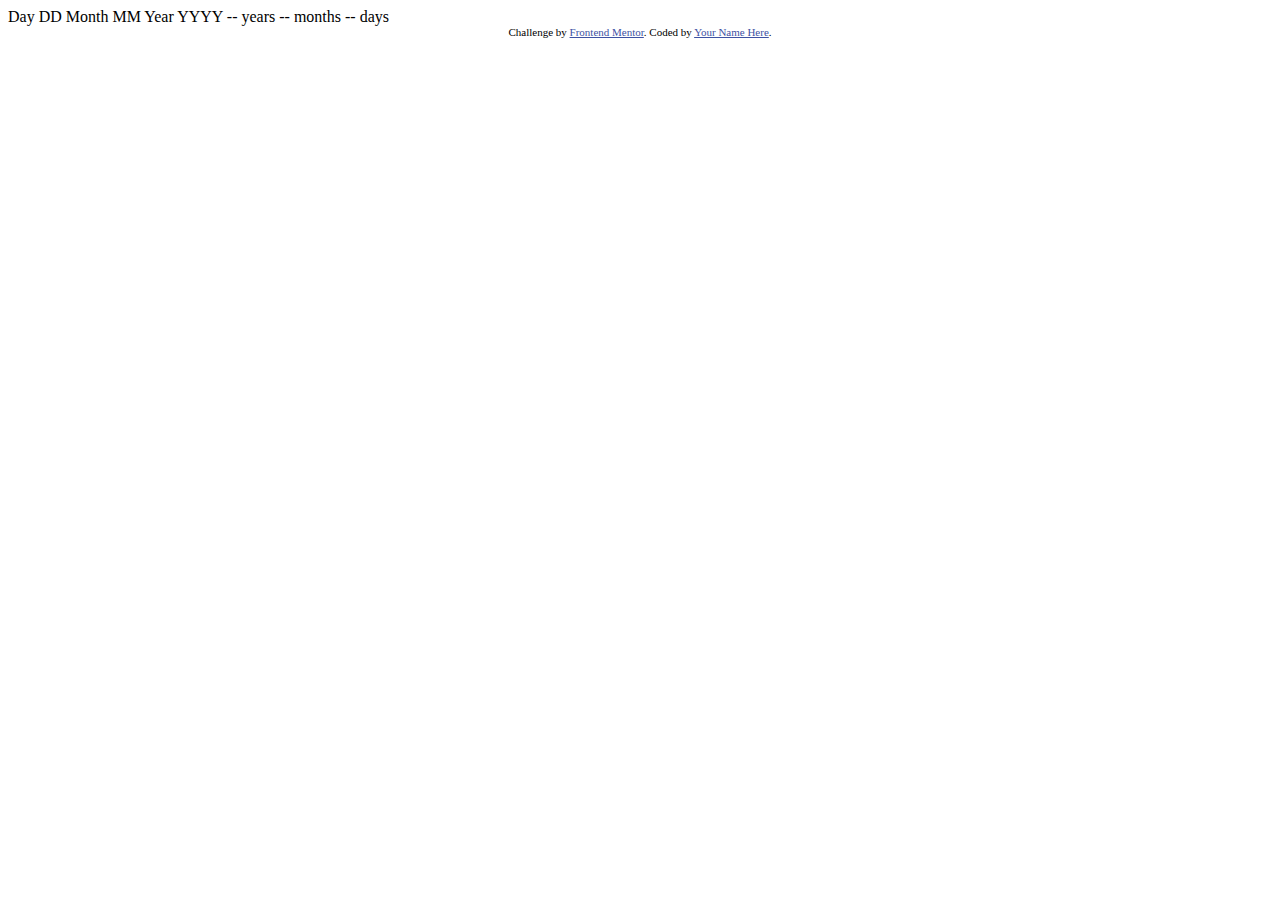
==== index.html @ 56225f1a "project ready for submission" ====
<!DOCTYPE html>
<html lang="en">
<head>
  <meta charset="UTF-8">
  <meta name="viewport" content="width=device-width, initial-scale=1.0"> <!-- displays site properly based on user's device -->

  <link rel="icon" type="image/png" sizes="32x32" href="./assets/images/favicon-32x32.png">
  
  <title>Frontend Mentor | Age calculator app</title>

  <!-- Feel free to remove these styles or customise in your own stylesheet 👍 -->
  <style>
    .attribution { font-size: 11px; text-align: center; }
    .attribution a { color: hsl(228, 45%, 44%); }
  </style>
</head>
<body>

  Day
  DD

  Month
  MM

  Year
  YYYY

  -- years
  -- months
  -- days
  
  <div class="attribution">
    Challenge by <a href="https://www.frontendmentor.io?ref=challenge" target="_blank">Frontend Mentor</a>. 
    Coded by <a href="#">Your Name Here</a>.
  </div>
</body>
</html>
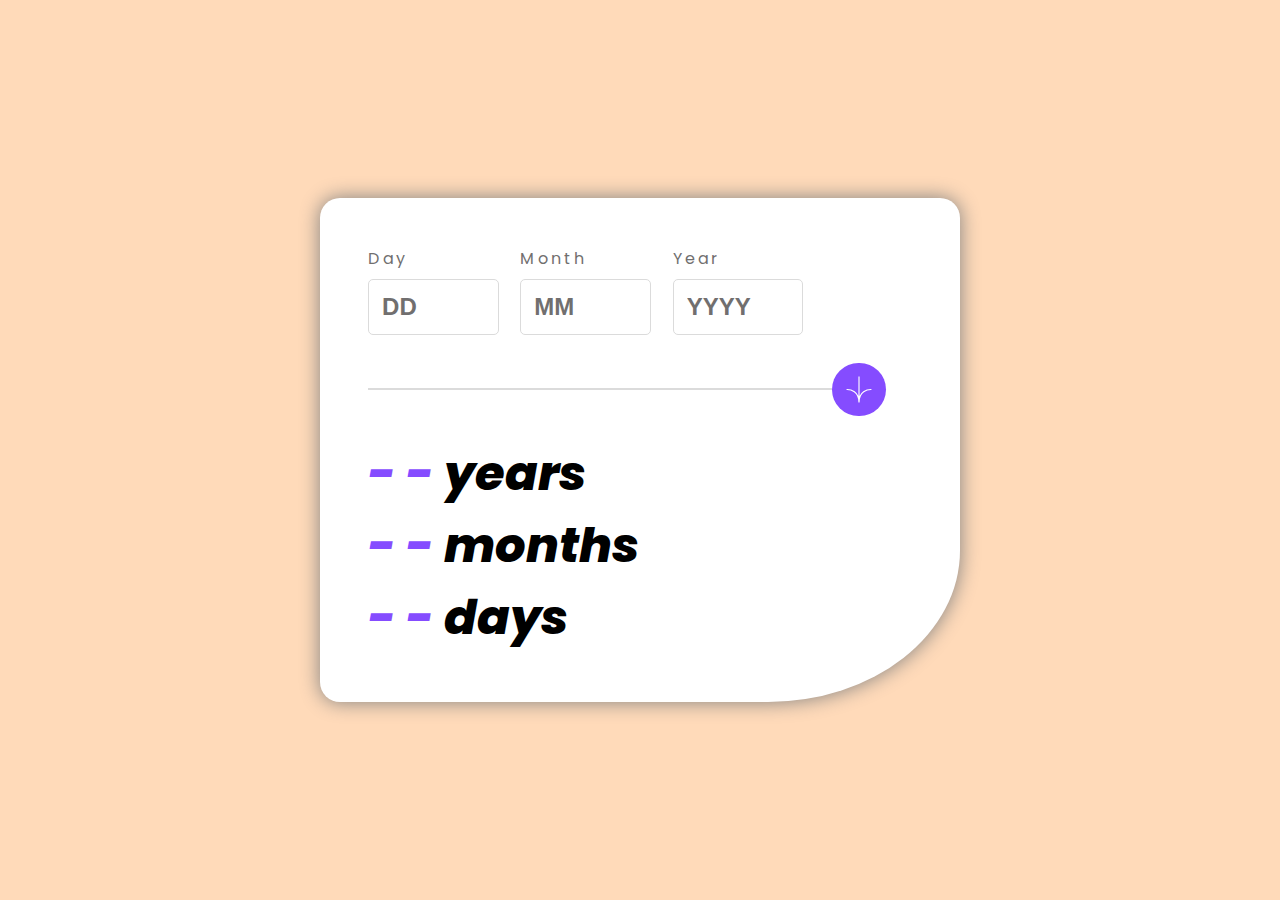
==== commit 7a45a79d: "moved source files into root directory" ====
--- a/index.html
+++ b/index.html
@@ -1,37 +1,54 @@
 <!DOCTYPE html>
 <html lang="en">
-<head>
-  <meta charset="UTF-8">
-  <meta name="viewport" content="width=device-width, initial-scale=1.0"> <!-- displays site properly based on user's device -->
-
-  <link rel="icon" type="image/png" sizes="32x32" href="./assets/images/favicon-32x32.png">
-  
-  <title>Frontend Mentor | Age calculator app</title>
-
-  <!-- Feel free to remove these styles or customise in your own stylesheet 👍 -->
-  <style>
-    .attribution { font-size: 11px; text-align: center; }
-    .attribution a { color: hsl(228, 45%, 44%); }
-  </style>
-</head>
-<body>
-
-  Day
-  DD
-
-  Month
-  MM
-
-  Year
-  YYYY
-
-  -- years
-  -- months
-  -- days
-  
-  <div class="attribution">
-    Challenge by <a href="https://www.frontendmentor.io?ref=challenge" target="_blank">Frontend Mentor</a>. 
-    Coded by <a href="#">Your Name Here</a>.
-  </div>
-</body>
-</html>+  <head>
+    <meta charset="UTF-8" />
+    <meta name="viewport" content="width=device-width, initial-scale=1.0" />
+    <title>Document</title>
+    <link rel="preconnect" href="https://fonts.googleapis.com" />
+    <link rel="preconnect" href="https://fonts.gstatic.com" crossorigin />
+    <link
+      href="https://fonts.googleapis.com/css2?family=Poppins:ital,wght@0,700;1,400;1,800&display=swap"
+      rel="stylesheet"
+    />
+    <link rel="stylesheet" href="./styles.css" />
+  </head>
+  <body>
+    <div class="card">
+      <div class="form-container">
+        <div class="form-input input-day-container">
+          <label for="input-day" id="input-day-label">Day</label>
+          <input type="text" name="day" id="input-day" placeholder="DD" />
+          <span class="validation-error day-error"></span>
+        </div>
+        <div class="form-input input-month-container">
+          <label for="input-month">Month</label>
+          <input type="text" name="month" id="input-month" placeholder="MM" />
+          <span class="validation-error month-error"></span>
+        </div>
+        <div class="form-input input-year-container">
+          <label for="input-year">Year</label>
+          <input type="text" name="year" id="input-year" placeholder="YYYY" />
+          <span class="validation-error year-error"></span>
+        </div>
+      </div>
+      <div class="submit-container">
+        <div class="graphic-line"></div>
+        <button class="submit-button">
+          <img src="assets/images/icon-arrow.svg" alt="arrow" />
+        </button>
+      </div>
+      <div class="age-container">
+        <div class="years-container">
+          <p><span id="years">- -</span> years</p>
+        </div>
+        <div class="months-container">
+          <p><span id="months">- -</span> months</p>
+        </div>
+        <div class="days-container">
+          <p><span id="days">- -</span> days</p>
+        </div>
+      </div>
+    </div>
+    <script src="index.js"></script>
+  </body>
+</html>
--- a/styles.css
+++ b/styles.css
@@ -0,0 +1,144 @@
+:root {
+  --color-smokey-grey: hsl(0, 1%, 44%);
+  --color-light-grey: hsl(0, 0%, 86%);
+  --color-purple: hsl(259, 100%, 65%);
+  --color-light-red: hsl(0, 100%, 67%);
+}
+
+body {
+  background-color: peachpuff;
+  margin: 0;
+  height: 100vh;
+  display: flex;
+  justify-content: center;
+  align-items: center;
+  font-family: "Poppins", sans-serif;
+}
+
+.card {
+  width: 50%;
+  border-radius: 20px;
+  border-bottom-right-radius: 30%;
+  background-color: white;
+  box-shadow: 0 0 20px grey;
+  box-sizing: border-box;
+  padding: 3rem;
+}
+
+.form-container {
+  display: flex;
+  justify-content: space-between;
+  color: var(--color-smokey-grey);
+  width: 80%;
+}
+
+.form-input {
+  display: flex;
+  flex-direction: column;
+  align-items: start;
+  width: 30%;
+}
+
+.form-input label {
+  margin-bottom: 0.5em;
+  font-weight: 400;
+  letter-spacing: 0.2rem;
+}
+
+.form-input input {
+  width: 100%;
+  padding: 10%;
+  box-sizing: border-box;
+  border: 1px solid var(--color-light-grey);
+  border-radius: 5px;
+  color: black;
+  font-size: 1.5em;
+  font-weight: 700;
+  cursor: pointer;
+}
+
+input:focus {
+  outline-color: var(--color-purple);
+}
+
+.form-input input::placeholder {
+  color: var(--color-smokey-grey);
+}
+
+.submit-container {
+  display: flex;
+  align-items: center;
+}
+
+.graphic-line {
+  width: 85%;
+  border: 1px solid var(--color-light-grey);
+  margin: 3em 0;
+}
+
+.submit-button {
+  height: 4em;
+  width: 4em;
+  border-radius: 50%;
+  background-color: var(--color-purple);
+  display: flex;
+  justify-content: center;
+  align-items: center;
+  border: none;
+  cursor: pointer;
+  padding: 0;
+}
+
+.submit-button:active {
+  background-color: black;
+}
+
+.submit-button img {
+  height: 50%;
+  width: 50%;
+}
+
+.age-container {
+  width: 80%;
+  font-style: italic;
+  font-weight: 800;
+  font-size: 3em;
+}
+
+.years-container {
+  width: 100%;
+}
+
+.months-container {
+  width: 100%;
+}
+
+.days-container {
+  width: 100%;
+}
+
+.age-container span {
+  color: var(--color-purple);
+}
+
+.age-container p {
+  margin: 0;
+}
+
+.validation-error {
+  visibility: hidden;
+  color: var(--color-light-red);
+  font-size: 0.7em;
+  font-weight: 400;
+  font-style: italic;
+  margin-top: 0.5em;
+}
+
+.invalid label {
+  color: var(--color-light-red);
+}
+
+.invalid input {
+  border-color: var(--color-light-red);
+  outline-color: var(--color-light-red);
+}
